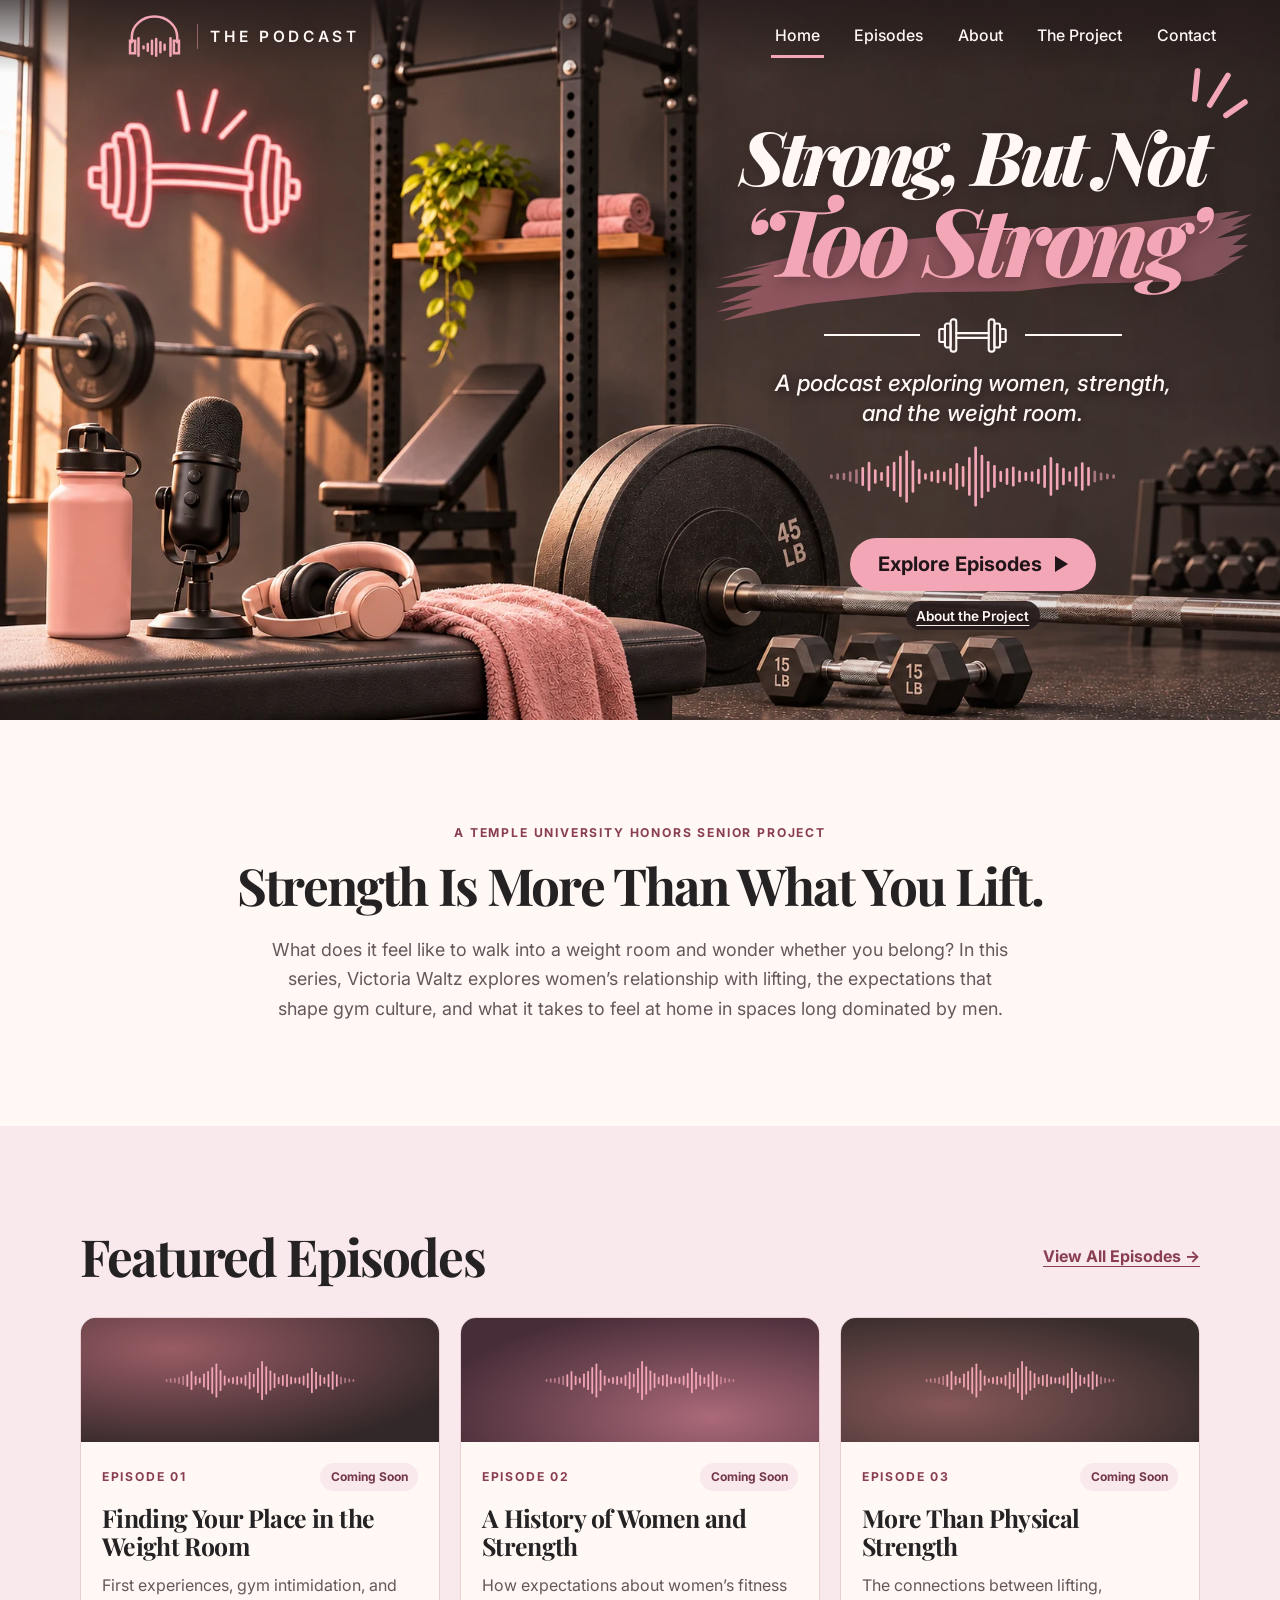
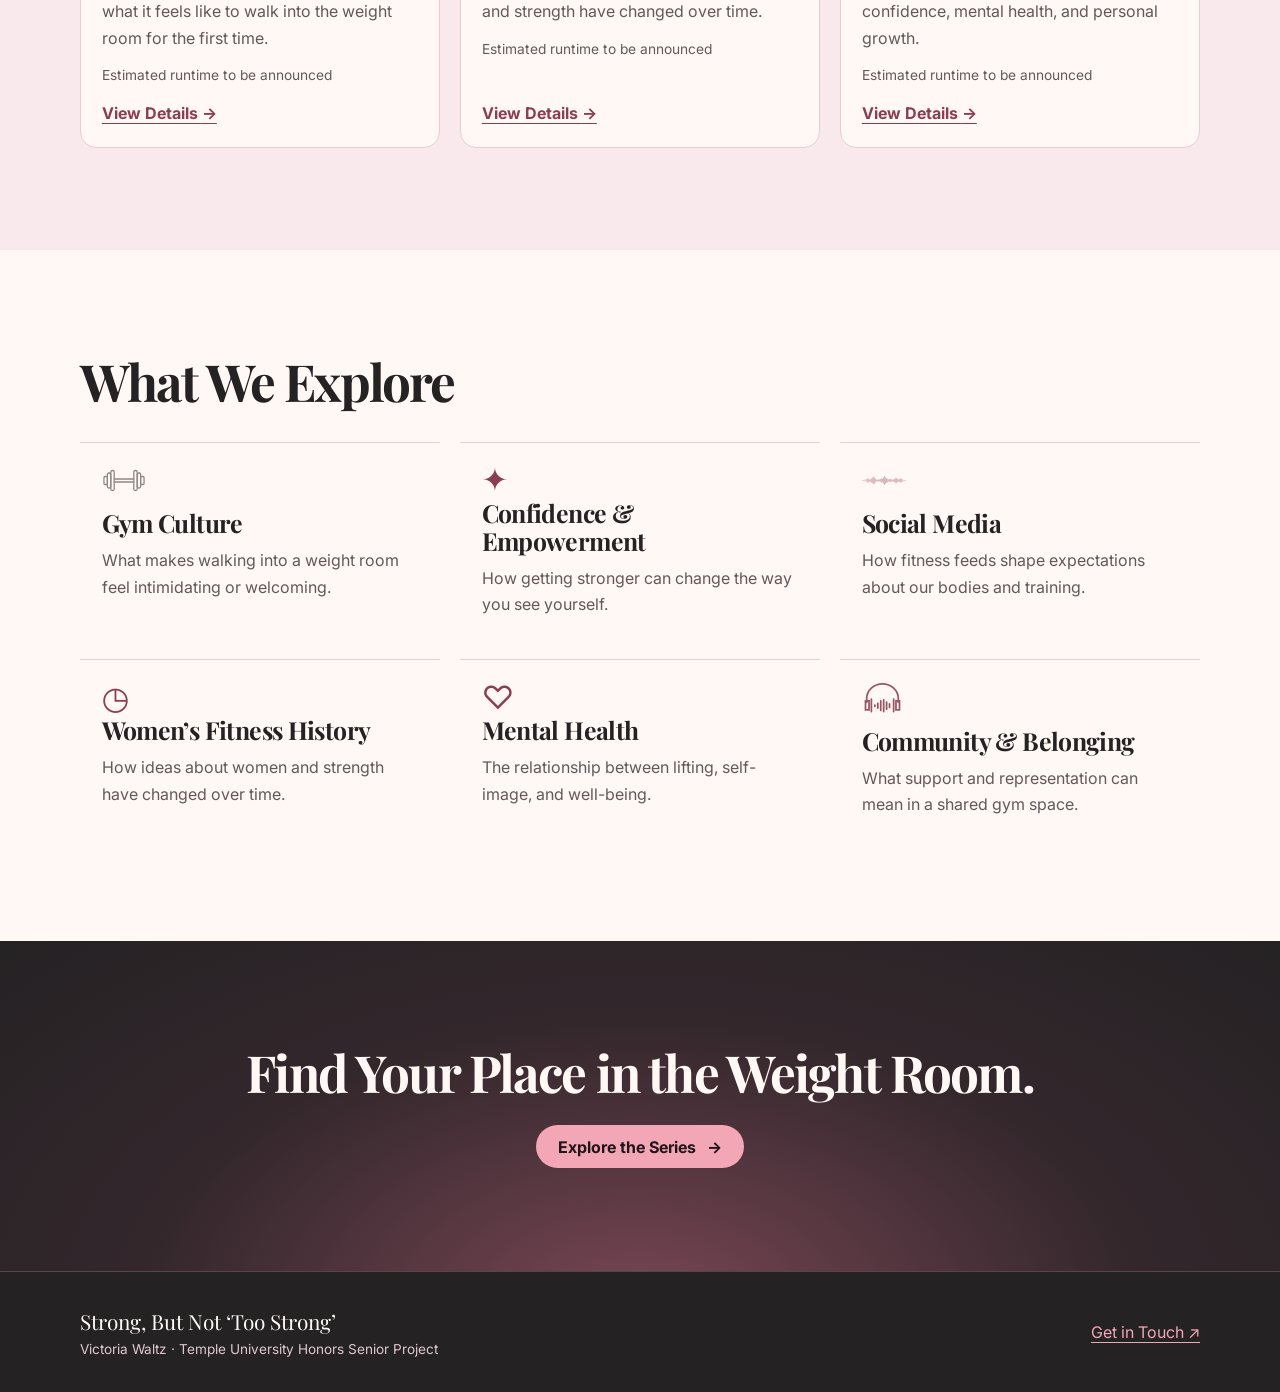
==== index.html @ 4b72879c "Build Honors Senior Project podcast website" ====
<!doctype html>
<html lang="en">
<head>
  <meta charset="utf-8">
  <meta name="viewport" content="width=device-width, initial-scale=1">
  <meta name="description" content="A podcast exploring women, strength, and the weight room.">
  <title>Strong, But Not ‘Too Strong’</title>
  <link rel="icon" href="assets/icons/headphones.svg" type="image/svg+xml">
  <link rel="preconnect" href="https://fonts.googleapis.com">
  <link rel="preconnect" href="https://fonts.gstatic.com" crossorigin>
  <link href="https://fonts.googleapis.com/css2?family=Inter:wght@400;500;600;700&amp;family=Playfair+Display:ital,wght@0,600;0,700;1,700;1,800&amp;display=swap" rel="stylesheet">
  <link rel="stylesheet" href="css/style.css">
  <script src="js/main.js" defer></script>
  <script type="module" src="js/episodes.js"></script>
</head>
<body class="home">
  <a class="skip-link" href="#main">Skip to content</a>
  <header class="site-header">
    <div class="header-inner">
      <a class="brand" href="index.html" aria-label="Strong, But Not ‘Too Strong’ home">
        <img src="assets/icons/headphones.svg" alt="">
        <span>The Podcast</span>
      </a>
      <button class="menu-toggle" type="button" aria-expanded="false" aria-controls="site-nav" hidden>Menu</button>
      <nav class="site-nav" id="site-nav" aria-label="Main navigation">
        <a href="index.html" aria-current="page">Home</a>
        <a href="episodes.html">Episodes</a>
        <a href="about.html">About</a>
        <a href="project.html">The Project</a>
        <a href="contact.html">Contact</a>
      </nav>
    </div>
  </header>
  <main id="main" tabindex="-1">
  <section class="hero" aria-labelledby="series-title">
    <div class="hero-copy">
      <h1 id="series-title"><span>Strong, But Not</span><em>‘Too Strong’</em></h1>
      <div class="hero-divider" aria-hidden="true"><img src="assets/icons/barbell.svg" alt=""></div>
      <p>A podcast exploring women, strength,<br class="desktop-break"> and the weight room.</p>
      <img class="hero-wave" src="assets/icons/waveform.svg" alt="">
      <div class="hero-actions">
        <a class="button" href="episodes.html">Explore Episodes <span class="play-icon" aria-hidden="true"></span></a>
        <a class="hero-link" href="project.html">About the Project</a>
      </div>
    </div>
  </section>

  <section class="section intro wrap" data-reveal>
    <p class="eyebrow">A Temple University Honors Senior Project</p>
    <h2>Strength Is More Than What You Lift.</h2>
    <p>What does it feel like to walk into a weight room and wonder whether you belong? In this series, Victoria Waltz explores women’s relationship with lifting, the expectations that shape gym culture, and what it takes to feel at home in spaces long dominated by men.</p>
  </section>

  <section class="section tint" aria-labelledby="featured-title" data-reveal>
    <div class="wrap">
      <div class="section-header"><h2 id="featured-title">Featured Episodes</h2><a class="text-link" href="episodes.html">View All Episodes <span aria-hidden="true">→</span></a></div>
      <div class="card-grid" data-episodes="featured"></div>
      <noscript><p>Enable JavaScript to browse the episode previews.</p></noscript>
    </div>
  </section>

  <section class="section wrap" aria-labelledby="topics-title" data-reveal>
    <h2 id="topics-title">What We Explore</h2>
    <div class="topic-grid">
      <article><img src="assets/icons/barbell.svg" alt=""><h3>Gym Culture</h3><p>What makes walking into a weight room feel intimidating or welcoming.</p></article>
      <article><span aria-hidden="true">✦</span><h3>Confidence &amp; Empowerment</h3><p>How getting stronger can change the way you see yourself.</p></article>
      <article><img src="assets/icons/waveform.svg" alt=""><h3>Social Media</h3><p>How fitness feeds shape expectations about our bodies and training.</p></article>
      <article><span aria-hidden="true">◷</span><h3>Women’s Fitness History</h3><p>How ideas about women and strength have changed over time.</p></article>
      <article><span aria-hidden="true">♡</span><h3>Mental Health</h3><p>The relationship between lifting, self-image, and well-being.</p></article>
      <article><img src="assets/icons/headphones.svg" alt=""><h3>Community &amp; Belonging</h3><p>What support and representation can mean in a shared gym space.</p></article>
    </div>
  </section>

  <section class="section closing" data-reveal>
    <div class="wrap"><h2>Find Your Place in the Weight Room.</h2><a class="button" href="episodes.html">Explore the Series <span aria-hidden="true">→</span></a></div>
  </section>
  </main>
  <footer class="site-footer">
    <div class="wrap footer-inner">
      <div><a class="footer-brand" href="index.html">Strong, But Not ‘Too Strong’</a><p>Victoria Waltz · Temple University Honors Senior Project</p></div>
      <a class="footer-link" href="contact.html">Get in Touch <span aria-hidden="true">↗</span></a>
    </div>
  </footer>
</body>
</html>
---- css/style.css ----
:root {
  --blush: #f3a6b5;
  --rose: #c97d8d;
  --charcoal: #252224;
  --cream: #fff8f5;
  --tint: #f9e8ec;
  --ink-rose: #8a3e51;
  --muted: #65575c;
  --serif: "Playfair Display", Georgia, serif;
  --sans: Inter, system-ui, sans-serif;
}
*, *::before, *::after { box-sizing: border-box; }
[hidden] { display: none !important; }
html { scroll-behavior: smooth; scroll-padding-top: 6rem; }
body { margin: 0; background: var(--cream); color: var(--charcoal); font: 1rem/1.65 var(--sans); }
img { display: block; max-width: 100%; }
a { color: inherit; }
button, input, select, textarea { font: inherit; }
button { cursor: pointer; }
:focus-visible { outline: 3px solid #a75268; outline-offset: 5px; }
.site-header :focus-visible, .hero :focus-visible, .site-footer :focus-visible, .closing :focus-visible { outline-color: var(--blush); }
main:focus:not(:focus-visible) { outline: none; }
h1, h2, h3, p { margin: 0; }
h1, h2, h3 { font-family: var(--serif); line-height: 1.12; }
h1 { font-size: clamp(2.9rem, 7vw, 5.9rem); letter-spacing: -.045em; }
h2 { font-size: clamp(2rem, 4vw, 3.5rem); letter-spacing: -.036em; }
h3 { font-size: 1.55rem; letter-spacing: -.025em; }
p + p { margin-top: 1rem; }
.wrap { width: min(1120px, calc(100% - 3rem)); margin-inline: auto; }
.section { padding-block: clamp(3.4rem, 8vw, 6.5rem); }
.skip-link { position: fixed; z-index: 10; top: 1rem; left: 1rem; transform: translateY(-180%); background: var(--cream); padding: .6rem 1rem; }
.skip-link:focus { transform: none; }
.site-header { position: sticky; z-index: 5; top: 0; background: #251e1d; color: var(--cream); }
.home .site-header { position: fixed; inset: 0 0 auto; background: linear-gradient(#241b1bb8, transparent); transition: background .2s; }
.home .site-header.is-scrolled, .home .site-header:has([aria-expanded="true"]) { background: #251e1d; }
.header-inner { display: flex; align-items: center; justify-content: space-between; gap: 2rem; width: min(1450px, 90%); margin: auto; min-height: clamp(64px, 5.7vw, 96px); }
.home .header-inner { padding-left: clamp(0px, 4.8vw, 78px); }
.brand { display: inline-flex; align-items: center; gap: .8rem; white-space: nowrap; text-decoration: none; text-transform: uppercase; letter-spacing: .23em; font-weight: 600; font-size: clamp(.72rem, 1.21vw, 1.2rem); }
.brand img { width: clamp(42px, 4.6vw, 74px); }
.brand span { border-left: 1px solid #f3a6b577; padding-left: .75rem; }
.site-nav { display: flex; align-items: center; gap: clamp(.9rem, 2.7vw, 3.25rem); }
.site-nav a { display: block; position: relative; padding: .55rem 0; color: var(--cream); font-size: clamp(.86rem, 1.24vw, 1.25rem); font-weight: 500; text-decoration: none; white-space: nowrap; }
.site-nav a::after { position: absolute; content: ""; inset: auto -.27rem 0; height: 3px; background: var(--blush); transform: scaleX(0); transition: transform .18s; }
.site-nav a:is(:hover,[aria-current])::after { transform: scaleX(1); }
.menu-toggle { display: none; border: 1px solid #f3a6b58c; border-radius: 100px; background: #251e1d; color: var(--cream); padding: .35rem .95rem; }
.hero {
  position: relative;
  min-height: max(650px, 56.28vw);
  background: linear-gradient(90deg, transparent 48%, #231a1912 65%, #231a1929), #302421 url("../assets/images/gym-hero.webp") center center / cover no-repeat;
  color: var(--cream);
}
.hero-copy { position: relative; z-index: 1; margin-left: 54%; width: 44%; padding-top: clamp(126px, 9.3vw, 185px); padding-bottom: 5rem; text-align: center; }
.hero h1 { position: relative; isolation: isolate; font-size: clamp(3.05rem, 5.85vw, 7.8rem); font-weight: 800; font-style: italic; line-height: .99; letter-spacing: -.064em; text-shadow: 0 3px 16px #23171465; }
.hero h1 span, .hero h1 em { display: block; }
.hero h1 em { position: relative; color: var(--blush); font-size: 1.26em; font-weight: inherit; }
.hero h1 em::before {
  content: ""; position: absolute; z-index: -1; inset: 34% 0 -23% 4%;
  background: linear-gradient(101deg, #b76877aa, #a85f6cad 78%, #be77858f);
  clip-path: polygon(0 60%, 9% 46%, 1% 49%, 11% 35%, 5% 39%, 15% 27%, 23% 18%, 42% 12%, 58% 9%, 73% 10%, 98% 0, 94% 10%, 100% 5%, 96% 19%, 99% 16%, 93% 32%, 99% 28%, 96% 41%, 99% 42%, 95% 56%, 98% 54%, 92% 76%, 95% 73%, 88% 82%, 68% 78%, 56% 83%, 37% 78%, 17% 85%, 1% 100%, 7% 85%, 0 89%, 7% 75%, 1% 78%, 9% 60%);
  transform: rotate(-3deg);
}
.hero h1::after { content: ""; position: absolute; top: -3.25rem; right: 1.2%; width: 4rem; height: 3.6rem; background: center / contain no-repeat url("data:image/svg+xml,%3Csvg xmlns='http://www.w3.org/2000/svg' viewBox='0 0 67 58' stroke='%23f3a6b5' stroke-width='6' stroke-linecap='round'%3E%3Cpath d='M11 34l3-30m13 36L46 9M44 51l20-14'/%3E%3C/svg%3E"); }
.hero-divider { display: flex; align-items: center; justify-content: center; gap: 1rem; width: 53%; margin: clamp(1.3rem, 2.45vw, 3.7rem) auto .85rem; }
.hero-divider::before, .hero-divider::after { content: ""; height: 2px; flex: 1; background: var(--cream); }
.hero-divider img { width: clamp(46px, 5.7vw, 96px); }
.hero-copy p { font-size: clamp(1.06rem, 1.76vw, 2.3rem); line-height: 1.35; font-style: italic; font-weight: 500; text-shadow: 0 2px 10px #201615; }
.hero-wave { width: 51%; margin: clamp(.6rem, 1.3vw, 2rem) auto clamp(.75rem, 2.35vw, 3.3rem); }
.hero-actions { display: flex; flex-direction: column; align-items: center; gap: .65rem; }
.button { display: inline-flex; align-items: center; justify-content: center; gap: .65em; border: 1px solid transparent; border-radius: 999px; padding: .66em 1.35em; background: var(--blush); color: #201519; font-weight: 700; text-decoration: none; line-height: 1.25; transition: background .18s, transform .18s; }
.button:not(:disabled):hover { background: #ffc2cd; transform: translateY(-2px); }
.button:disabled { opacity: .62; cursor: default; }
.hero .button { font-size: clamp(1rem, 1.56vw, 1.8rem); }
.play-icon { display: inline-block; border-block: .43em solid transparent; border-left: .69em solid currentColor; }
.hero-link { padding: .2rem .65rem; border-radius: 999px; background: #271d1de8; color: var(--cream); text-underline-offset: 4px; font-size: clamp(.85rem, 1vw, 1.15rem); font-weight: 600; text-shadow: 0 1px 5px #201615; }
.hero-link:hover { color: var(--blush); }
.intro { text-align: center; }
.intro > p:last-child { max-width: 67ch; margin: 1.25rem auto 0; color: var(--muted); font-size: 1.12rem; }
.eyebrow { margin-bottom: .9rem; font-size: .76rem; font-weight: 700; letter-spacing: .15em; text-transform: uppercase; color: var(--ink-rose); }
.tint { background: var(--tint); }
.section-header, .footer-inner { display: flex; justify-content: space-between; align-items: center; gap: 1rem 2rem; }
.section-header { margin-bottom: 2rem; flex-wrap: wrap; }
.text-link { display: inline-block; color: var(--ink-rose); font-weight: 700; text-underline-offset: .23em; }
.text-link:hover { color: #572635; }
.card-grid, .topic-grid { display: grid; grid-template-columns: repeat(3, minmax(0, 1fr)); gap: 1.25rem; }
.episode-card { display: flex; flex-direction: column; overflow: hidden; border: 1px solid #e8cdd3; border-radius: 1rem; background: var(--cream); }
.card-art { display: grid; min-height: 124px; place-items: center; background: radial-gradient(ellipse at 25% 25%, #9a5c65, transparent 80%), #332829; }
.episode-card:nth-child(3n + 2) .card-art { background: radial-gradient(ellipse at 70% 80%, #ab6979, transparent 80%), #472d38; }
.episode-card:nth-child(3n + 3) .card-art { background: radial-gradient(ellipse at 30% 70%, #875759, transparent 80%), #362c2a; }
.card-art img { width: 53%; max-height: 68px; }
.card-body { display: flex; flex: 1; flex-direction: column; align-items: flex-start; gap: .8rem; padding: 1.3rem; }
.card-body > p { color: var(--muted); margin: 0; }
.card-meta { display: flex; width: 100%; justify-content: space-between; flex-wrap: wrap; align-items: center; gap: .35rem .6rem; }
.card-meta .eyebrow { margin: 0; }
.badge { display: inline-block; padding: .25rem .65rem; border-radius: 99px; background: var(--tint); color: #74374a; font-size: .75rem; font-weight: 700; }
.card-body .duration { font-size: .86rem; }
.card-body .text-link { margin-top: auto; }
.topic-grid { margin-top: 2rem; }
.topic-grid article { padding: 1.35rem; border-top: 1px solid #e8cdd3; }
.topic-grid article > :first-child { width: 44px; height: 32px; color: var(--ink-rose); font: 2rem/1 var(--sans); margin-bottom: .8rem; object-fit: contain; object-position: left center; }
.topic-grid img { filter: brightness(.55) saturate(1.6); }
.topic-grid p { color: var(--muted); margin-top: .65rem; }
.closing, .site-footer { background: var(--charcoal); color: var(--cream); }
.closing { text-align: center; background: radial-gradient(ellipse at 50% 110%, #784654 0%, #33272c 55%, #252224 100%); }
.closing .button { margin-top: 1.5rem; }
.site-footer { padding: 2rem 0; border-top: 1px solid #59444a; }
.footer-brand { font-family: var(--serif); font-size: 1.3rem; text-decoration: none; }
.footer-inner p { color: #dfc7ce; font-size: .85rem; }
.footer-link { color: var(--blush); white-space: nowrap; text-underline-offset: .22em; }
.page-banner { background: radial-gradient(ellipse at 90% 100%, #74444d, transparent 68%), #2d2426; color: var(--cream); padding-block: clamp(3.7rem, 9vw, 7rem); }
.page-banner .eyebrow, .back-link { color: var(--blush); }
.page-banner p:not(.eyebrow) { margin-top: 1.2rem; font-size: clamp(1rem, 2vw, 1.25rem); max-width: 58ch; }
.page-banner .back-link { display: inline-block; margin-bottom: 1.5rem; text-underline-offset: .2em; }
.two-columns { display: grid; grid-template-columns: repeat(2, minmax(0, 1fr)); align-items: start; gap: clamp(1.3rem, 4vw, 3rem); }
.panel { background: var(--tint); border: 1px solid #e9ced4; border-radius: 1rem; padding: clamp(1.3rem, 4vw, 2.5rem); }
.panel h2 { font-size: clamp(1.65rem, 3.2vw, 2.45rem); }
.panel-icon { width: 52px; margin-bottom: .9rem; filter: brightness(.6); }
.prose :is(p, ul, .text-link), .panel :is(p, h3) { margin-top: 1rem; }
.prose ul { padding-left: 1.2rem; }
.prose li + li { margin-top: .5rem; }
.placeholder { padding-top: .8rem; border-top: 1px solid #d6afb9; color: var(--muted); }
.creator-role { font-weight: 700; color: var(--ink-rose); }
.research { display: grid; gap: clamp(2rem, 5vw, 3.75rem); }
.question blockquote { margin: 1.3rem 0 0; font: italic clamp(1.5rem, 4vw, 2.6rem)/1.25 var(--serif); max-width: 36ch; }
.contact-form { display: grid; gap: .65rem; }
.contact-form label { font-weight: 600; margin-top: .25rem; }
.contact-form input, .contact-form textarea, .player select { width: 100%; padding: .55rem .7rem; border: 1px solid #a97f8a; border-radius: .45rem; background: var(--cream); color: var(--charcoal); }
.contact-form textarea { resize: vertical; }
.contact-form .button { justify-self: start; }
.player-wrap { max-width: 790px; }
.player-wrap .player { margin-top: 1.75rem; }
.player-status { color: var(--muted); }
.player fieldset { border: 0; padding: 0; margin: 1rem 0 0; min-width: 0; }
.player fieldset:disabled { opacity: .7; }
.player legend { padding: 0; font-weight: 700; }
.player-progress { display: flex; gap: .75rem; align-items: center; margin: .85rem 0; }
.player input[type="range"] { accent-color: var(--ink-rose); min-width: 0; }
.player-progress input { flex: 1; width: 100%; }
.player-progress output { white-space: nowrap; font-variant-numeric: tabular-nums; }
.player-controls { display: flex; align-items: center; flex-wrap: wrap; gap: .9rem 1.2rem; }
.player-controls label { display: inline-flex; align-items: center; gap: .45rem; }
.player-controls select { width: auto; }
[data-reveal].revealed { animation: rise-in .55s ease-out both; }
@keyframes rise-in { from { opacity: .6; transform: translateY(12px); } to { opacity: 1; transform: translateY(0); } }
@media (min-width: 1200px) { .hero-copy { padding-top: 9.2vw; } }
@media (max-width: 960px) {
  .home .header-inner { padding-left: 0; }
  .hero-copy { margin-left: 48%; width: 50%; }
  .hero h1 { font-size: clamp(2.7rem, 6vw, 4rem); }
  .hero { background-position: 56% center; }
}
@media (max-width: 700px) {
  .header-inner { flex-wrap: wrap; gap: 0; padding-block: .55rem; }
  .header-inner .menu-toggle { display: inline-flex; }
  .site-nav { width: 100%; flex-wrap: wrap; gap: .25rem 1.1rem; }
  .site-nav a { padding: .5rem 0; }
  .site-header.has-menu .site-nav { display: none; }
  .site-header.has-menu .menu-toggle[aria-expanded="true"] + .site-nav { display: flex; padding-top: .5rem; }
  .home .site-header:not(.has-menu) { position: absolute; background: #251e1d; }
  .hero { min-height: max(620px, 100svh); background-image: linear-gradient(180deg, #251b1bb0 2%, #251b1baa 50%, #251b1b13 88%), url("../assets/images/gym-hero.webp"); background-position: 26% center; }
  .hero-copy { margin: 0 auto; width: min(91%, 480px); padding-top: max(116px, 15vh); padding-bottom: 8rem; }
  .hero h1 { font-size: clamp(2.35rem, 8.55vw, 4.35rem); }
  .hero h1::after { width: 2.3rem; height: 2.2rem; top: -1.85rem; right: 1%; }
  .hero-divider { margin-top: 1.45rem; }
  .hero-wave { margin-bottom: 1rem; }
  .card-grid, .topic-grid { grid-template-columns: repeat(2, minmax(0, 1fr)); }
  .two-columns { grid-template-columns: 1fr; }
}
@media (max-width: 465px) {
  .wrap { width: calc(100% - 2rem); }
  .card-grid { grid-template-columns: 1fr; }
  .topic-grid { gap: .75rem; }
  .topic-grid article { padding-inline: .4rem; }
  .topic-grid h3 { font-size: 1.28rem; }
  .footer-inner { align-items: flex-start; flex-direction: column; }
  .hero h1 { letter-spacing: -.058em; }
}
@media (prefers-reduced-motion: reduce) {
  html { scroll-behavior: auto; }
  *, *::before, *::after { animation: none !important; transition: none !important; }
}
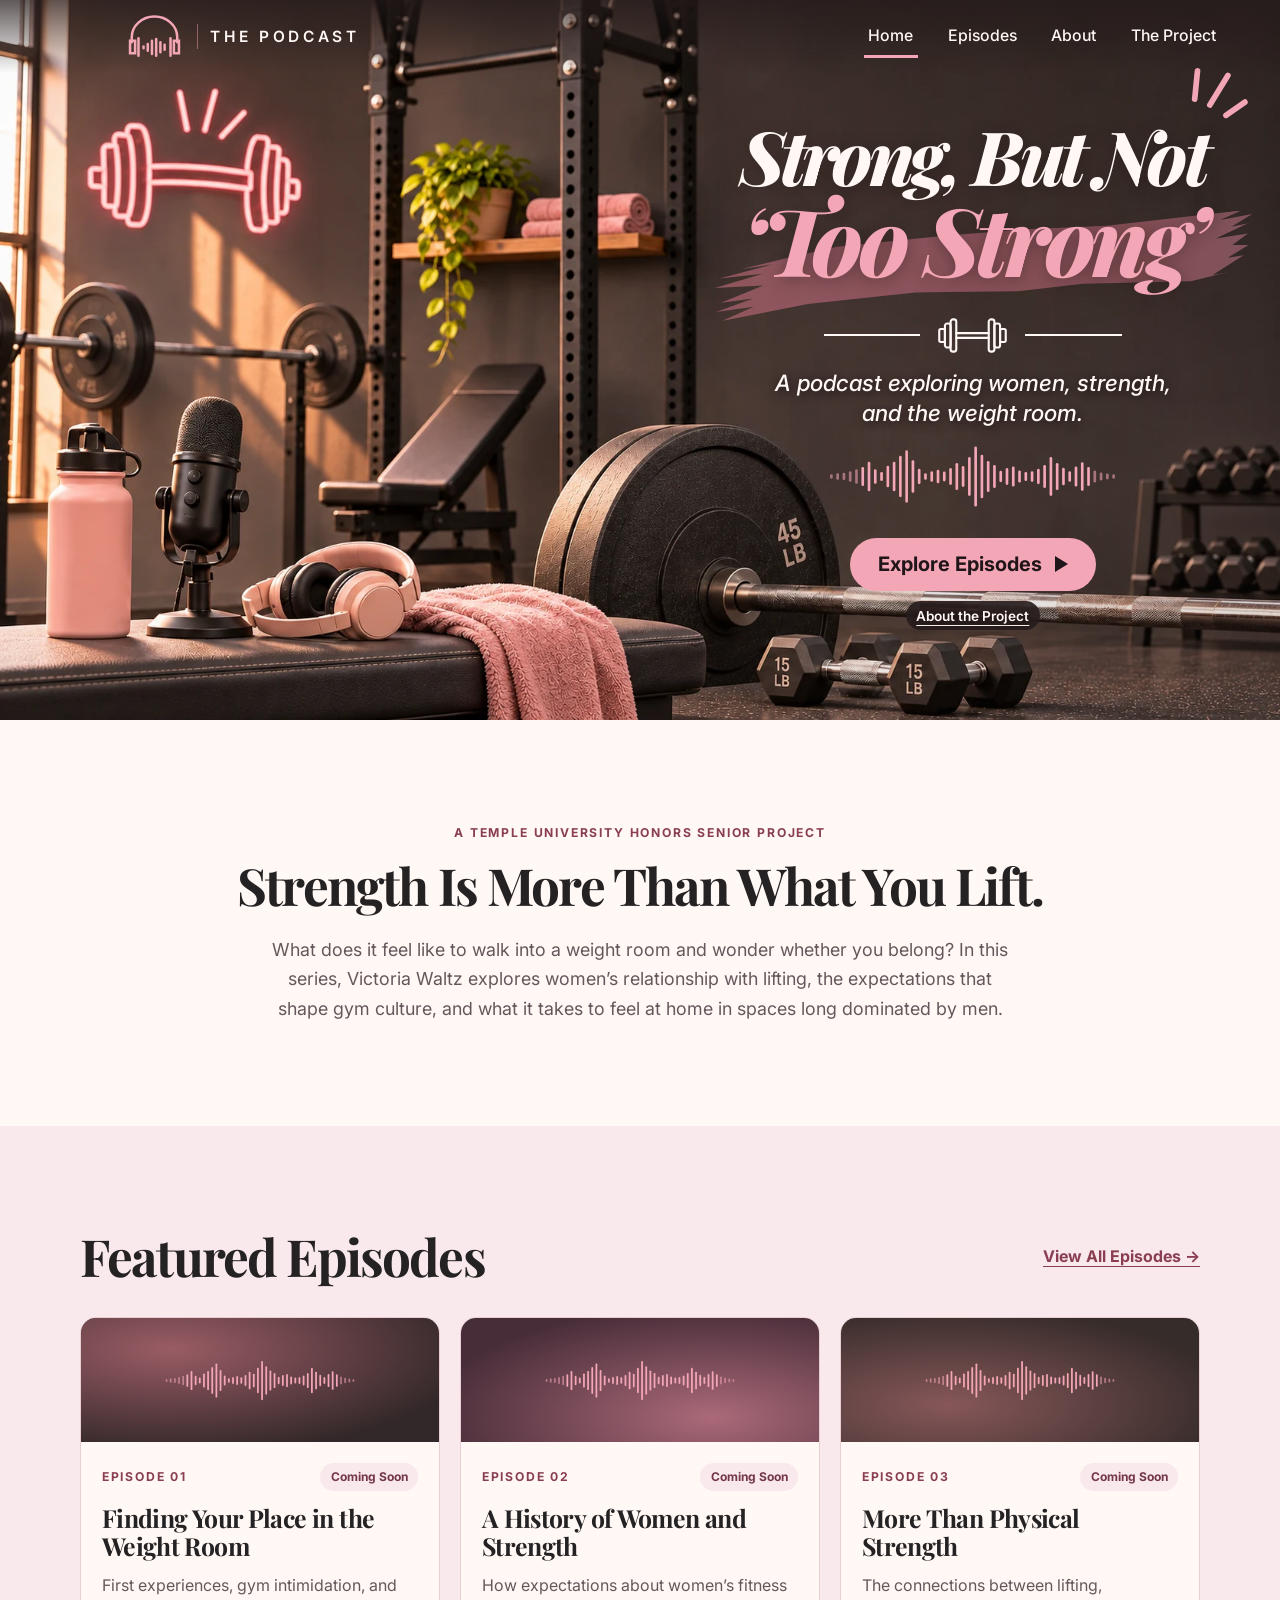
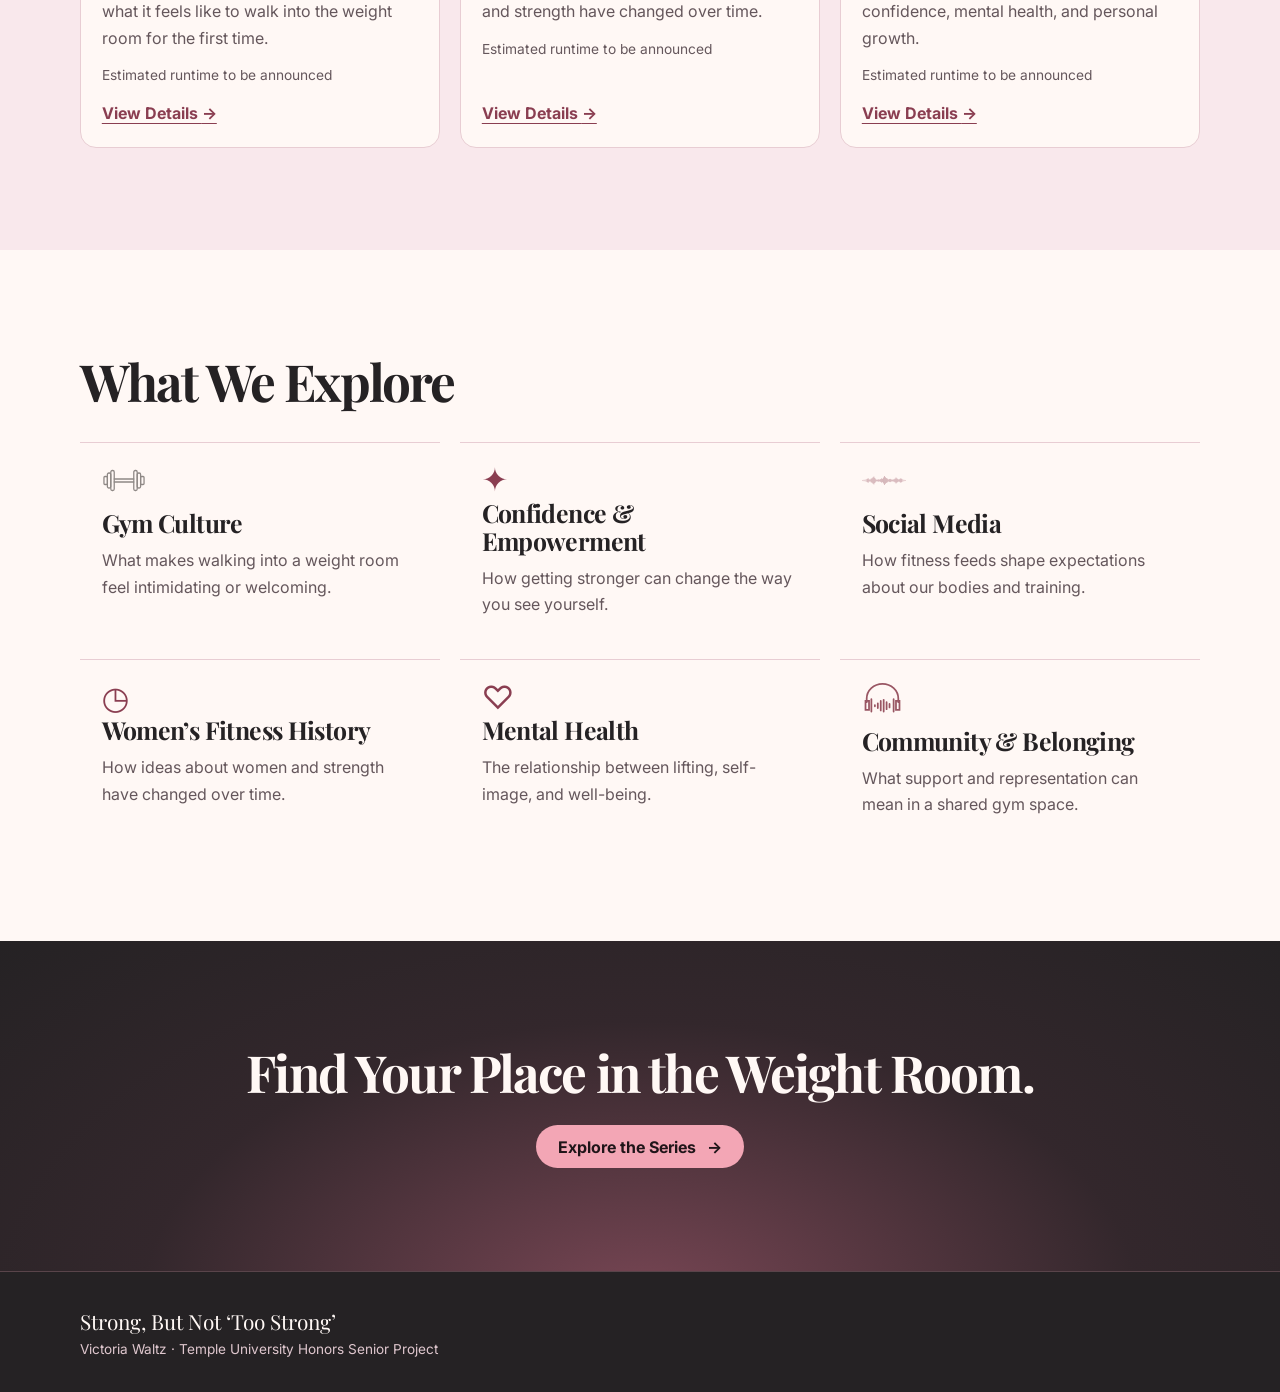
==== commit bdc7d387: "Remove the Contact page and links" ====
--- a/index.html
+++ b/index.html
@@ -27,7 +27,6 @@
         <a href="episodes.html">Episodes</a>
         <a href="about.html">About</a>
         <a href="project.html">The Project</a>
-        <a href="contact.html">Contact</a>
       </nav>
     </div>
   </header>
@@ -78,7 +77,6 @@
   <footer class="site-footer">
     <div class="wrap footer-inner">
       <div><a class="footer-brand" href="index.html">Strong, But Not ‘Too Strong’</a><p>Victoria Waltz · Temple University Honors Senior Project</p></div>
-      <a class="footer-link" href="contact.html">Get in Touch <span aria-hidden="true">↗</span></a>
     </div>
   </footer>
 </body>
--- a/css/style.css
+++ b/css/style.css
@@ -105,7 +105,6 @@
 .site-footer { padding: 2rem 0; border-top: 1px solid #59444a; }
 .footer-brand { font-family: var(--serif); font-size: 1.3rem; text-decoration: none; }
 .footer-inner p { color: #dfc7ce; font-size: .85rem; }
-.footer-link { color: var(--blush); white-space: nowrap; text-underline-offset: .22em; }
 .page-banner { background: radial-gradient(ellipse at 90% 100%, #74444d, transparent 68%), #2d2426; color: var(--cream); padding-block: clamp(3.7rem, 9vw, 7rem); }
 .page-banner .eyebrow, .back-link { color: var(--blush); }
 .page-banner p:not(.eyebrow) { margin-top: 1.2rem; font-size: clamp(1rem, 2vw, 1.25rem); max-width: 58ch; }
@@ -119,13 +118,86 @@
 .prose li + li { margin-top: .5rem; }
 .placeholder { padding-top: .8rem; border-top: 1px solid #d6afb9; color: var(--muted); }
 .creator-role { font-weight: 700; color: var(--ink-rose); }
+.creator-panel { min-width: 0; overflow-wrap: break-word; }
+.creator-panel .creator-name { font: 700 1.55rem/1.12 var(--serif); letter-spacing: -.025em; }
+.creator-panel .creator-role { margin-top: .5rem; }
+.creator-accordion {
+  margin-top: 1.5rem;
+  border: 1px solid #d6afb9;
+  border-radius: .65rem;
+  background: var(--cream);
+}
+.creator-accordion details + details { border-top: 1px solid #d6afb9; }
+.creator-accordion summary {
+  padding: .85rem 1rem;
+  color: var(--charcoal);
+  cursor: pointer;
+  font: 700 1.18rem/1.35 var(--serif);
+}
+.creator-accordion summary::marker { color: var(--ink-rose); }
+.creator-accordion summary:is(:hover, :focus-visible) { color: var(--ink-rose); }
+.creator-accordion details[open] summary { color: var(--ink-rose); }
+.creator-bio { max-width: 62ch; padding: 0 1rem 1rem; }
+.creator-quote {
+  margin: 1.6rem 0 0;
+  padding: .9rem 1.15rem;
+  border-inline-start: 3px solid var(--rose);
+  border-radius: .4rem;
+  background: var(--cream);
+  color: var(--ink-rose);
+  font: italic 700 clamp(1.35rem, 2.7vw, 1.85rem)/1.3 var(--serif);
+}
 .research { display: grid; gap: clamp(2rem, 5vw, 3.75rem); }
+.references-banner h1 { overflow-wrap: anywhere; }
+.reference-grid { display: grid; grid-template-columns: repeat(2, minmax(0, 1fr)); gap: 1.25rem; }
+.reference-card {
+  display: flex;
+  flex-direction: column;
+  align-items: flex-start;
+  gap: .8rem;
+  padding: clamp(1.3rem, 3vw, 2rem);
+  background: var(--cream);
+  transition: border-color .18s, background-color .18s;
+}
+.reference-card:is(:hover, :focus-within) { border-color: var(--rose); background: var(--tint); }
+.reference-card :is(h3, p) { margin: 0; }
+.reference-card .reference-details { color: var(--muted); font-size: .94rem; }
+.reference-card .text-link { margin-top: auto; }
+.reference-card .new-tab { font-size: .85em; font-weight: 500; }
+.interview-material {
+  grid-column: 1 / -1;
+  display: grid;
+  gap: clamp(1.65rem, 4vw, 2.75rem);
+}
+.interview-material > h2 {
+  padding-bottom: 1rem;
+  border-bottom: 1px solid #d6afb9;
+}
+.interview-material h3 { margin-top: 0; }
+.interview-overview p, .interview-reflection p { max-width: 69ch; }
+.interview-grid {
+  display: grid;
+  grid-template-columns: repeat(2, minmax(0, 1fr));
+  gap: 1rem;
+  margin: 1.1rem 0 0;
+  padding: 0;
+  list-style: none;
+}
+.interview-card, .interview-reflection { background: var(--cream); }
+.interview-card { padding: 1rem 1.15rem; }
+.interview-card h4 { margin: 0; }
+.interview-card h4:not(.badge) { font: 700 1.2rem/1.25 var(--serif); }
+.interview-card p { margin-top: .55rem; }
+.interview-reflection .interview-takeaway {
+  max-width: 36ch;
+  padding-top: 1rem;
+  border-top: 1px solid #d6afb9;
+  color: var(--ink-rose);
+  font: clamp(1.35rem, 3vw, 2rem)/1.32 var(--serif);
+}
+.interview-material > .text-link { justify-self: start; }
 .question blockquote { margin: 1.3rem 0 0; font: italic clamp(1.5rem, 4vw, 2.6rem)/1.25 var(--serif); max-width: 36ch; }
-.contact-form { display: grid; gap: .65rem; }
-.contact-form label { font-weight: 600; margin-top: .25rem; }
-.contact-form input, .contact-form textarea, .player select { width: 100%; padding: .55rem .7rem; border: 1px solid #a97f8a; border-radius: .45rem; background: var(--cream); color: var(--charcoal); }
-.contact-form textarea { resize: vertical; }
-.contact-form .button { justify-self: start; }
+.player select { width: 100%; padding: .55rem .7rem; border: 1px solid #a97f8a; border-radius: .45rem; background: var(--cream); color: var(--charcoal); }
 .player-wrap { max-width: 790px; }
 .player-wrap .player { margin-top: 1.75rem; }
 .player-status { color: var(--muted); }
@@ -163,7 +235,7 @@
   .hero-divider { margin-top: 1.45rem; }
   .hero-wave { margin-bottom: 1rem; }
   .card-grid, .topic-grid { grid-template-columns: repeat(2, minmax(0, 1fr)); }
-  .two-columns { grid-template-columns: 1fr; }
+  .two-columns, .reference-grid, .interview-grid { grid-template-columns: 1fr; }
 }
 @media (max-width: 465px) {
   .wrap { width: calc(100% - 2rem); }
